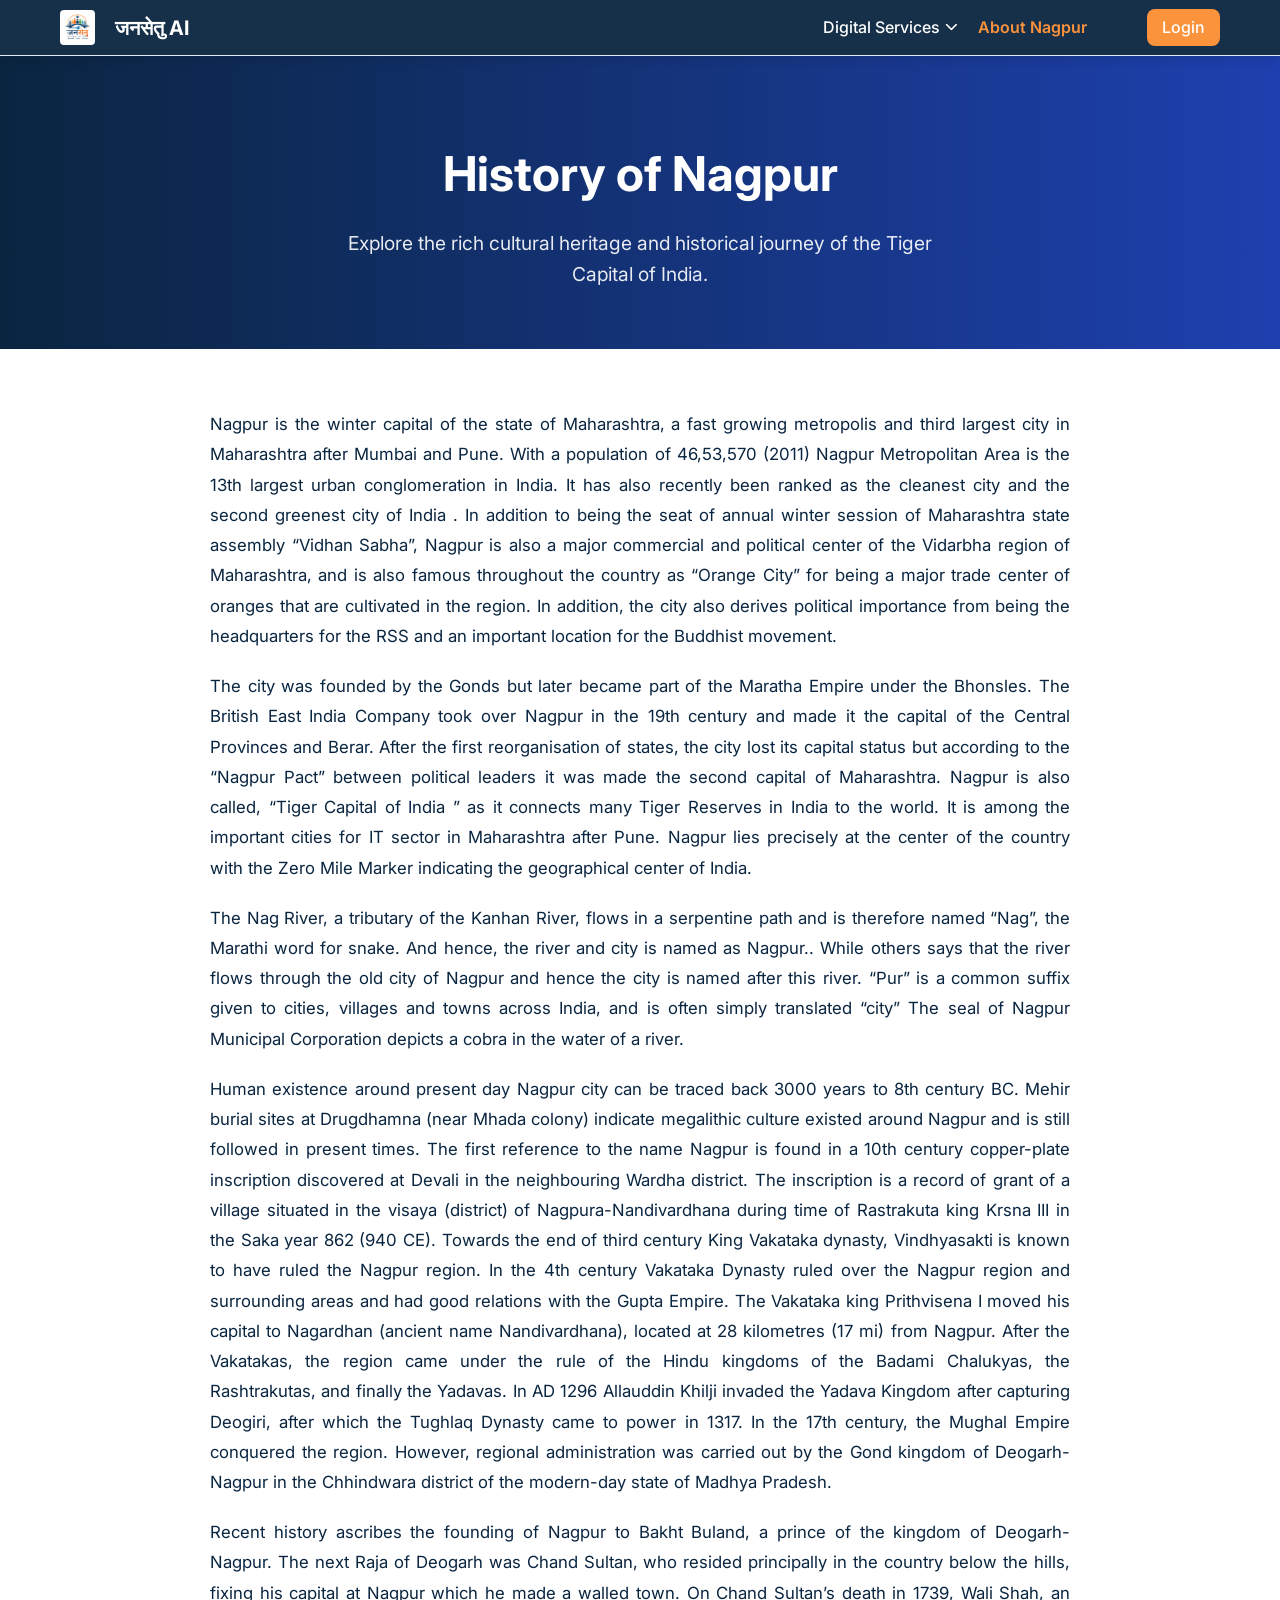
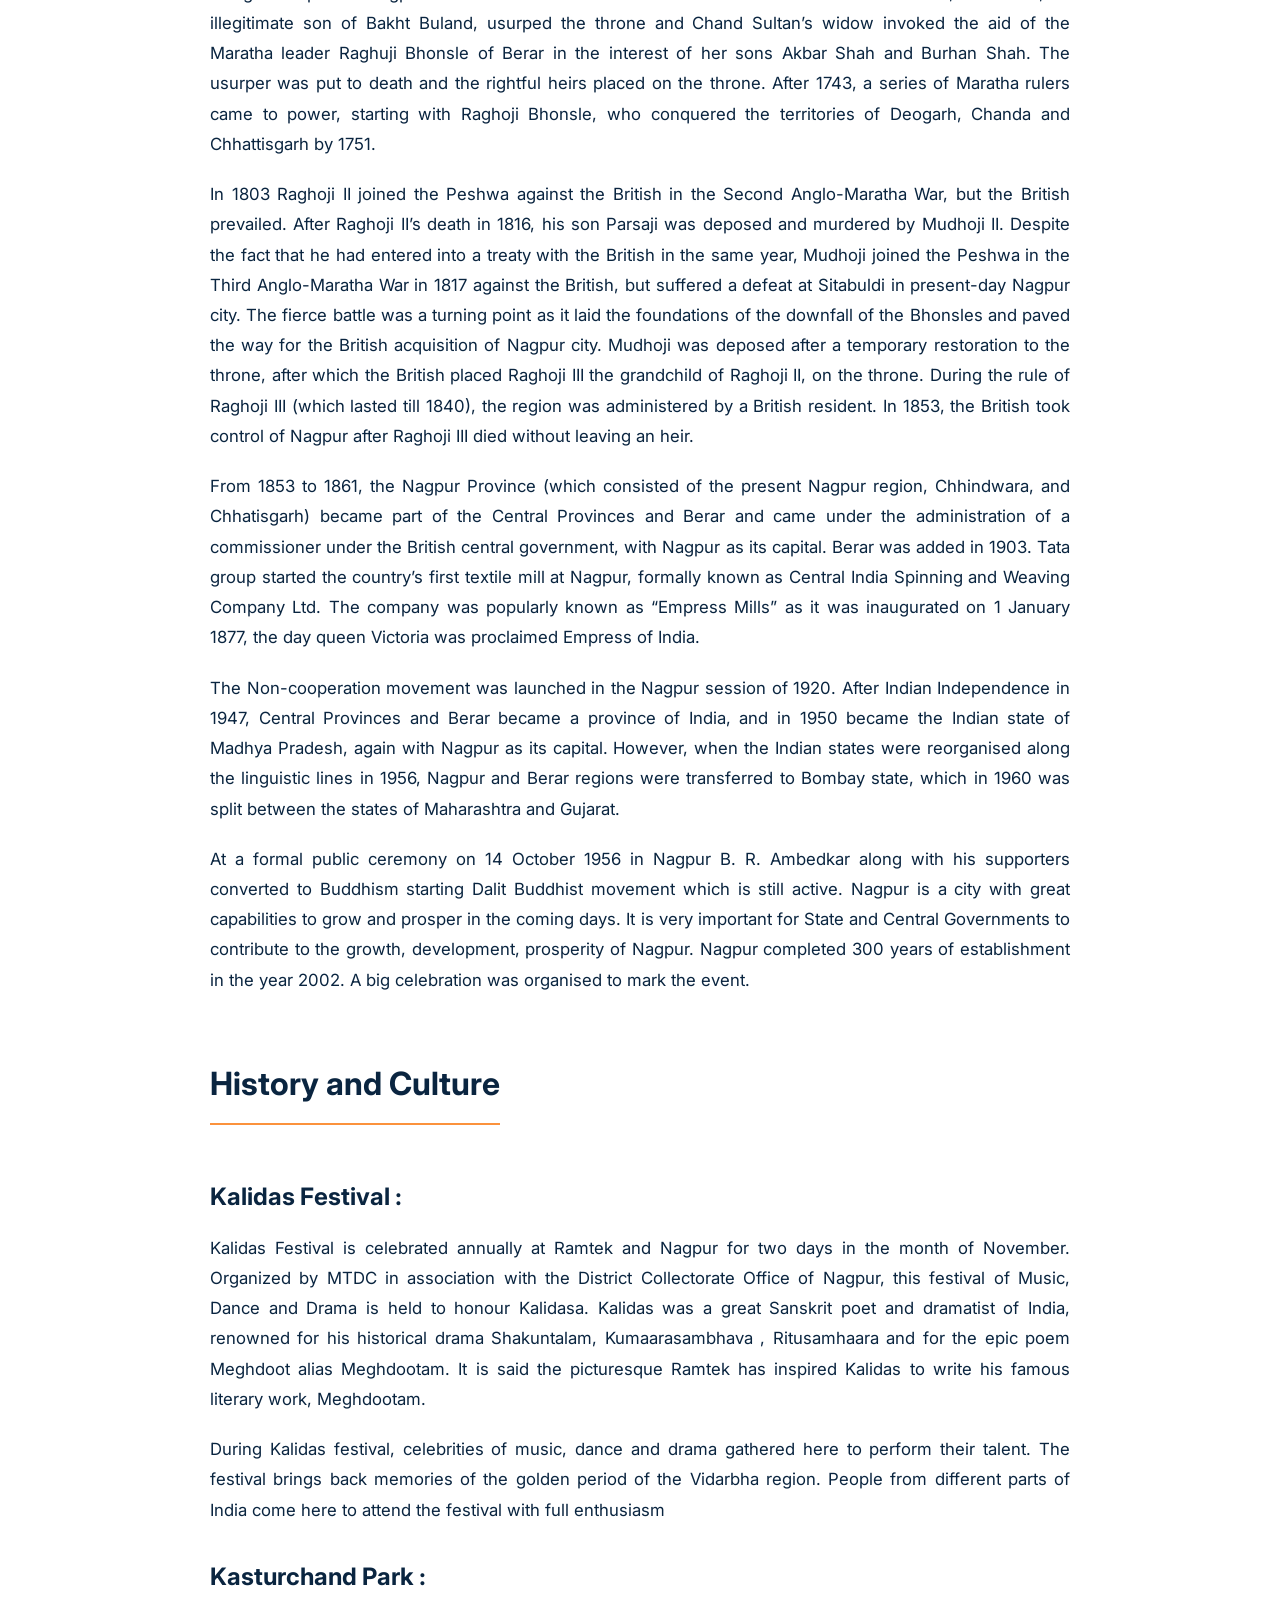
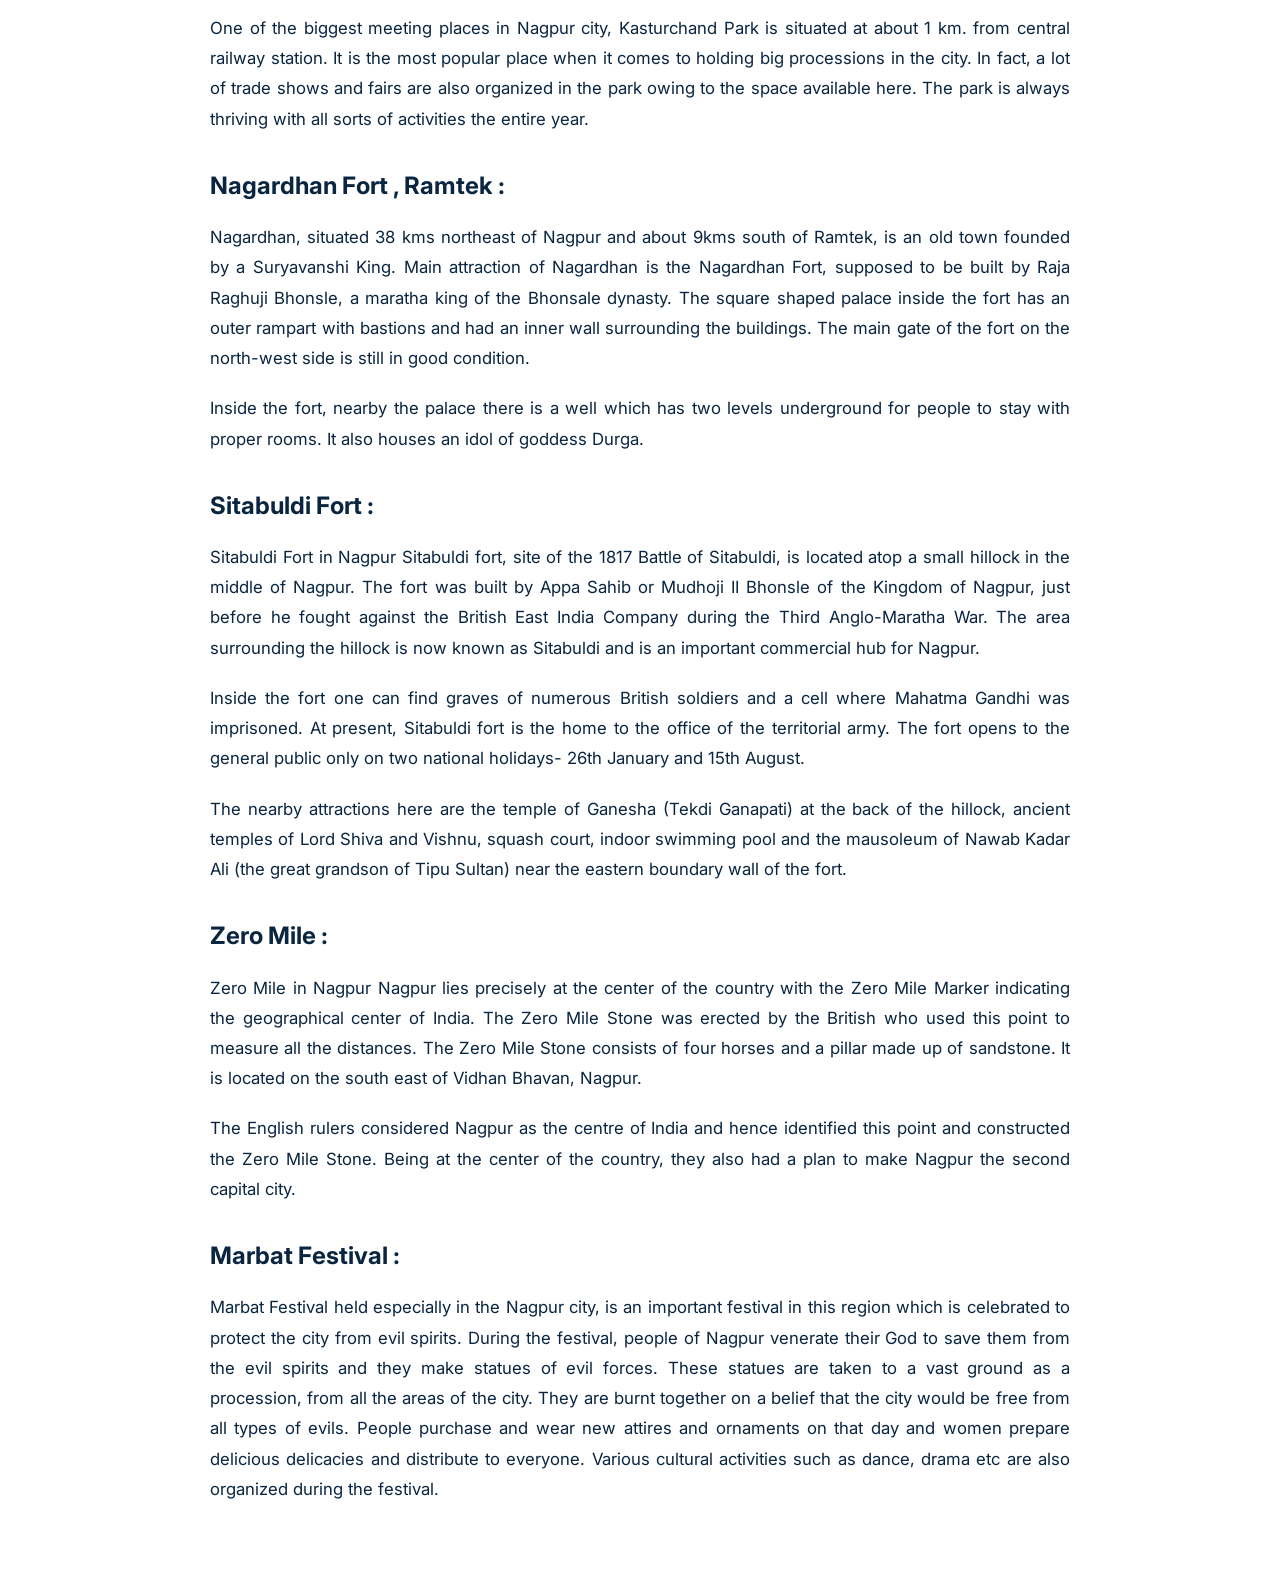
==== about.html @ 622a791f "Add About Nagpur page with official history content" ====
<!DOCTYPE html>
<html lang="en">
<head>
    <meta charset="UTF-8">
    <meta name="viewport" content="width=device-width, initial-scale=1.0">
    <title>About Nagpur - जनसेतु AI</title>
    
    <!-- Modern Fonts -->
    <link rel="preconnect" href="https://fonts.googleapis.com">
    <link rel="preconnect" href="https://fonts.gstatic.com" crossorigin>
    <link href="https://fonts.googleapis.com/css2?family=Inter:wght@300;400;500;600;700;800&display=swap" rel="stylesheet">
    
    <!-- Font Awesome -->
    <link rel="stylesheet" href="https://cdnjs.cloudflare.com/ajax/libs/font-awesome/6.4.0/css/all.min.css">
    
    <!-- Custom CSS -->
    <link rel="stylesheet" href="css/style.css">
    
    <style>
        .about-header {
            background: linear-gradient(to right, var(--navy), #1e40af);
            padding: 80px 0 60px;
            color: white;
            text-align: center;
        }
        
        .about-header h1 {
            font-size: 3rem;
            margin-bottom: 15px;
        }
        
        .about-header p {
            font-size: 1.2rem;
            opacity: 0.9;
            max-width: 600px;
            margin: 0 auto;
        }

        .content-section {
            padding: 60px 0;
            background: white;
        }

        .content-container {
            max-width: 900px;
            margin: 0 auto;
            line-height: 1.8;
            color: var(--text-main);
            font-size: 1.05rem;
        }

        .content-container p {
            margin-bottom: 20px;
            text-align: justify;
        }

        .content-container h2 {
            color: var(--navy);
            font-size: 2rem;
            margin-top: 40px;
            margin-bottom: 20px;
            border-bottom: 2px solid var(--saffron);
            padding-bottom: 10px;
            display: inline-block;
        }
        
        .content-container h3 {
            color: var(--navy);
            font-size: 1.5rem;
            margin-top: 30px;
            margin-bottom: 15px;
        }
    </style>
</head>
<body class="portal-layout">

    <!-- Navbar (Solid Variation) -->
    <nav class="navbar solid-nav" style="background: rgba(10, 37, 64, 0.95); position: sticky; top: 0; z-index: 1000; box-shadow: 0 4px 10px rgba(0,0,0,0.1);">
        <div class="container nav-container" style="height: 55px; display: flex; justify-content: space-between; align-items: center;">
            <a href="index.html" class="logo" style="color: white; text-decoration: none;">
                <img src="assets/logohack.jpeg" alt="JanSetu AI Logo" class="logo-img" style="height: 35px; border-radius: 4px; margin-right: 10px; vertical-align: middle;">
                <span class="logo-text" style="vertical-align: middle;">जनसेतु AI</span>
            </a>
            <div class="nav-links" style="display: flex; gap: 20px; align-items: center;">
                <div class="nav-dropdown">
                    <a href="index.html" class="dropdown-toggle" style="color: white; text-decoration: none;">Digital Services <i class="fas fa-chevron-down" style="font-size: 0.8em; margin-left: 5px;"></i></a>
                    <div class="dropdown-menu">
                        <a href="services.html#infrastructure">Infrastructure & Roads</a>
                        <a href="services.html#sanitation">Sanitation & Waste</a>
                        <a href="services.html#water">Water & Electricity</a>
                        <a href="services.html#environment">Environment & Parks</a>
                    </div>
                </div>
                <a href="about.html" style="color: var(--saffron); text-decoration: none; font-weight: 600;">About Nagpur</a>
                <div id="google_translate_element" style="margin: 0 10px;"></div>
                <a href="login.html" class="btn btn-primary" style="padding: 6px 15px;">Login</a>
            </div>
        </div>
    </nav>

    <!-- Header -->
    <div class="about-header">
        <div class="container">
            <h1>History of Nagpur</h1>
            <p>Explore the rich cultural heritage and historical journey of the Tiger Capital of India.</p>
        </div>
    </div>

    <!-- Main Content -->
    <div class="content-section">
        <div class="container content-container">
            
            <p>Nagpur is the winter capital of the state of Maharashtra, a fast growing metropolis and third largest city in Maharashtra after Mumbai and Pune. With a population of 46,53,570 (2011) Nagpur Metropolitan Area is the 13th largest urban conglomeration in India. It has also recently been ranked as the cleanest city and the second greenest city of India . In addition to being the seat of annual winter session of Maharashtra state assembly “Vidhan Sabha”, Nagpur is also a major commercial and political center of the Vidarbha region of Maharashtra, and is also famous throughout the country as “Orange City” for being a major trade center of oranges that are cultivated in the region. In addition, the city also derives political importance from being the headquarters for the RSS and an important location for the Buddhist movement.</p>

            <p>The city was founded by the Gonds but later became part of the Maratha Empire under the Bhonsles. The British East India Company took over Nagpur in the 19th century and made it the capital of the Central Provinces and Berar. After the first reorganisation of states, the city lost its capital status but according to the “Nagpur Pact” between political leaders it was made the second capital of Maharashtra. Nagpur is also called, “Tiger Capital of India ” as it connects many Tiger Reserves in India to the world. It is among the important cities for IT sector in Maharashtra after Pune. Nagpur lies precisely at the center of the country with the Zero Mile Marker indicating the geographical center of India.</p>

            <p>The Nag River, a tributary of the Kanhan River, flows in a serpentine path and is therefore named “Nag”, the Marathi word for snake. And hence, the river and city is named as Nagpur.. While others says that the river flows through the old city of Nagpur and hence the city is named after this river. “Pur” is a common suffix given to cities, villages and towns across India, and is often simply translated “city” The seal of Nagpur Municipal Corporation depicts a cobra in the water of a river.</p>

            <p>Human existence around present day Nagpur city can be traced back 3000 years to 8th century BC. Mehir burial sites at Drugdhamna (near Mhada colony) indicate megalithic culture existed around Nagpur and is still followed in present times. The first reference to the name Nagpur is found in a 10th century copper-plate inscription discovered at Devali in the neighbouring Wardha district. The inscription is a record of grant of a village situated in the visaya (district) of Nagpura-Nandivardhana during time of Rastrakuta king Krsna III in the Saka year 862 (940 CE). Towards the end of third century King Vakataka dynasty, Vindhyasakti is known to have ruled the Nagpur region. In the 4th century Vakataka Dynasty ruled over the Nagpur region and surrounding areas and had good relations with the Gupta Empire. The Vakataka king Prithvisena I moved his capital to Nagardhan (ancient name Nandivardhana), located at 28 kilometres (17 mi) from Nagpur. After the Vakatakas, the region came under the rule of the Hindu kingdoms of the Badami Chalukyas, the Rashtrakutas, and finally the Yadavas. In AD 1296 Allauddin Khilji invaded the Yadava Kingdom after capturing Deogiri, after which the Tughlaq Dynasty came to power in 1317. In the 17th century, the Mughal Empire conquered the region. However, regional administration was carried out by the Gond kingdom of Deogarh-Nagpur in the Chhindwara district of the modern-day state of Madhya Pradesh.</p>

            <p>Recent history ascribes the founding of Nagpur to Bakht Buland, a prince of the kingdom of Deogarh-Nagpur. The next Raja of Deogarh was Chand Sultan, who resided principally in the country below the hills, fixing his capital at Nagpur which he made a walled town. On Chand Sultan’s death in 1739, Wali Shah, an illegitimate son of Bakht Buland, usurped the throne and Chand Sultan’s widow invoked the aid of the Maratha leader Raghuji Bhonsle of Berar in the interest of her sons Akbar Shah and Burhan Shah. The usurper was put to death and the rightful heirs placed on the throne. After 1743, a series of Maratha rulers came to power, starting with Raghoji Bhonsle, who conquered the territories of Deogarh, Chanda and Chhattisgarh by 1751.</p>

            <p>In 1803 Raghoji II joined the Peshwa against the British in the Second Anglo-Maratha War, but the British prevailed. After Raghoji II’s death in 1816, his son Parsaji was deposed and murdered by Mudhoji II. Despite the fact that he had entered into a treaty with the British in the same year, Mudhoji joined the Peshwa in the Third Anglo-Maratha War in 1817 against the British, but suffered a defeat at Sitabuldi in present-day Nagpur city. The fierce battle was a turning point as it laid the foundations of the downfall of the Bhonsles and paved the way for the British acquisition of Nagpur city. Mudhoji was deposed after a temporary restoration to the throne, after which the British placed Raghoji III the grandchild of Raghoji II, on the throne. During the rule of Raghoji III (which lasted till 1840), the region was administered by a British resident. In 1853, the British took control of Nagpur after Raghoji III died without leaving an heir.</p>

            <p>From 1853 to 1861, the Nagpur Province (which consisted of the present Nagpur region, Chhindwara, and Chhatisgarh) became part of the Central Provinces and Berar and came under the administration of a commissioner under the British central government, with Nagpur as its capital. Berar was added in 1903. Tata group started the country’s first textile mill at Nagpur, formally known as Central India Spinning and Weaving Company Ltd. The company was popularly known as “Empress Mills” as it was inaugurated on 1 January 1877, the day queen Victoria was proclaimed Empress of India.</p>

            <p>The Non-cooperation movement was launched in the Nagpur session of 1920. After Indian Independence in 1947, Central Provinces and Berar became a province of India, and in 1950 became the Indian state of Madhya Pradesh, again with Nagpur as its capital. However, when the Indian states were reorganised along the linguistic lines in 1956, Nagpur and Berar regions were transferred to Bombay state, which in 1960 was split between the states of Maharashtra and Gujarat.</p>

            <p>At a formal public ceremony on 14 October 1956 in Nagpur B. R. Ambedkar along with his supporters converted to Buddhism starting Dalit Buddhist movement which is still active. Nagpur is a city with great capabilities to grow and prosper in the coming days. It is very important for State and Central Governments to contribute to the growth, development, prosperity of Nagpur. Nagpur completed 300 years of establishment in the year 2002. A big celebration was organised to mark the event.</p>

            <h2>History and Culture</h2>

            <h3>Kalidas Festival :</h3>
            <p>Kalidas Festival is celebrated annually at Ramtek and Nagpur for two days in the month of November. Organized by MTDC in association with the District Collectorate Office of Nagpur, this festival of Music, Dance and Drama is held to honour Kalidasa. Kalidas was a great Sanskrit poet and dramatist of India, renowned for his historical drama Shakuntalam, Kumaarasambhava , Ritusamhaara and for the epic poem Meghdoot alias Meghdootam. It is said the picturesque Ramtek has inspired Kalidas to write his famous literary work, Meghdootam.</p>
            <p>During Kalidas festival, celebrities of music, dance and drama gathered here to perform their talent. The festival brings back memories of the golden period of the Vidarbha region. People from different parts of India come here to attend the festival with full enthusiasm</p>

            <h3>Kasturchand Park :</h3>
            <p>One of the biggest meeting places in Nagpur city, Kasturchand Park is situated at about 1 km. from central railway station. It is the most popular place when it comes to holding big processions in the city. In fact, a lot of trade shows and fairs are also organized in the park owing to the space available here. The park is always thriving with all sorts of activities the entire year.</p>

            <h3>Nagardhan Fort , Ramtek :</h3>
            <p>Nagardhan, situated 38 kms northeast of Nagpur and about 9kms south of Ramtek, is an old town founded by a Suryavanshi King. Main attraction of Nagardhan is the Nagardhan Fort, supposed to be built by Raja Raghuji Bhonsle, a maratha king of the Bhonsale dynasty. The square shaped palace inside the fort has an outer rampart with bastions and had an inner wall surrounding the buildings. The main gate of the fort on the north-west side is still in good condition.</p>
            <p>Inside the fort, nearby the palace there is a well which has two levels underground for people to stay with proper rooms. It also houses an idol of goddess Durga.</p>

            <h3>Sitabuldi Fort :</h3>
            <p>Sitabuldi Fort in Nagpur Sitabuldi fort, site of the 1817 Battle of Sitabuldi, is located atop a small hillock in the middle of Nagpur. The fort was built by Appa Sahib or Mudhoji II Bhonsle of the Kingdom of Nagpur, just before he fought against the British East India Company during the Third Anglo-Maratha War. The area surrounding the hillock is now known as Sitabuldi and is an important commercial hub for Nagpur.</p>
            <p>Inside the fort one can find graves of numerous British soldiers and a cell where Mahatma Gandhi was imprisoned. At present, Sitabuldi fort is the home to the office of the territorial army. The fort opens to the general public only on two national holidays- 26th January and 15th August.</p>
            <p>The nearby attractions here are the temple of Ganesha (Tekdi Ganapati) at the back of the hillock, ancient temples of Lord Shiva and Vishnu, squash court, indoor swimming pool and the mausoleum of Nawab Kadar Ali (the great grandson of Tipu Sultan) near the eastern boundary wall of the fort.</p>

            <h3>Zero Mile :</h3>
            <p>Zero Mile in Nagpur Nagpur lies precisely at the center of the country with the Zero Mile Marker indicating the geographical center of India. The Zero Mile Stone was erected by the British who used this point to measure all the distances. The Zero Mile Stone consists of four horses and a pillar made up of sandstone. It is located on the south east of Vidhan Bhavan, Nagpur.</p>
            <p>The English rulers considered Nagpur as the centre of India and hence identified this point and constructed the Zero Mile Stone. Being at the center of the country, they also had a plan to make Nagpur the second capital city.</p>

            <h3>Marbat Festival :</h3>
            <p>Marbat Festival held especially in the Nagpur city, is an important festival in this region which is celebrated to protect the city from evil spirits. During the festival, people of Nagpur venerate their God to save them from the evil spirits and they make statues of evil forces. These statues are taken to a vast ground as a procession, from all the areas of the city. They are burnt together on a belief that the city would be free from all types of evils. People purchase and wear new attires and ornaments on that day and women prepare delicious delicacies and distribute to everyone. Various cultural activities such as dance, drama etc are also organized during the festival.</p>

        </div>
    </div>

    <!-- Google Translate Script -->
    <script type="text/javascript">
        function googleTranslateElementInit() {
            new google.translate.TranslateElement({pageLanguage: 'en', includedLanguages: 'en,hi,mr'}, 'google_translate_element');
        }
    </script>
    <script type="text/javascript" src="https://translate.google.com/translate_a/element.js?cb=googleTranslateElementInit"></script>
</body>
</html>
---- css/style.css ----
:root {
    /* Brand Colors */
    --navy: #0a2540;
    --saffron: #fb923c; /* Mid-range pleasing orange */
    --teal: #0d9488;
    --white: #ffffff;

    /* Functional Mapping */
    --primary: var(--saffron);
    --primary-hover: #f97316;
    --secondary: var(--navy);
    --bg-color: var(--white);
    --card-bg: rgba(255, 255, 255, 0.9);
    --text-main: var(--navy);
    --text-muted: #475569;
    --border-color: #e2e8f0;
    
    --success: var(--teal);
    --warning: var(--saffron);
    --danger: #ef4444;
    --info: #3b82f6;
    
    --font-family: 'Inter', sans-serif;
}

* {
    margin: 0;
    padding: 0;
    box-sizing: border-box;
}

body {
    font-family: var(--font-family);
    background-color: var(--bg-color);
    color: var(--text-main);
    line-height: 1.6;
    overflow-x: hidden;
}

a {
    text-decoration: none;
    color: inherit;
}

.container {
    width: 100%;
    max-width: 1200px;
    margin: 0 auto;
    padding: 0 20px;
}

/* Navbar */
.navbar {
    position: fixed;
    top: 0;
    width: 100%;
    background: rgba(255, 255, 255, 0.85);
    backdrop-filter: blur(10px);
    z-index: 1000;
    border-bottom: 1px solid var(--border-color);
}

.nav-container {
    display: flex;
    justify-content: space-between;
    align-items: center;
    height: 55px;
}

.logo {
    display: flex;
    align-items: center;
    gap: 10px;
    font-weight: 700;
    font-size: 1.25rem;
}

.logo-img {
    height: 40px;
    width: auto;
    object-fit: contain;
    border-radius: 4px;
}

.nav-links {
    display: flex;
    align-items: center;
    gap: 25px;
    font-weight: 500;
}

.nav-links a:not(.btn) {
    color: var(--text-muted);
    transition: color 0.2s;
}

.nav-links a:not(.btn):hover {
    color: var(--primary);
}

/* Nav Dropdown */
.nav-dropdown {
    position: relative;
    display: inline-block;
    padding-bottom: 20px;
    margin-bottom: -20px;
}

.nav-dropdown > a {
    display: flex;
    align-items: center;
}

.dropdown-menu {
    display: none;
    position: absolute;
    background-color: white;
    min-width: 240px;
    box-shadow: 0px 10px 25px rgba(0,0,0,0.15);
    z-index: 101;
    border-radius: 8px;
    top: 100%;
    left: 0;
    overflow: hidden;
    margin-top: 15px;
    padding: 10px 0;
}

.dropdown-menu a {
    color: var(--text-main) !important;
    padding: 12px 20px;
    text-decoration: none;
    display: block;
    text-shadow: none !important;
    transition: background 0.2s, color 0.2s;
    font-size: 0.95rem;
}

.dropdown-menu a:hover {
    background-color: #f8fafc;
    color: var(--primary) !important;
}

.dropdown-menu.show {
    display: block;
}

.mobile-menu-btn {
    display: none;
    background: none;
    border: none;
    font-size: 1.5rem;
    color: var(--text-main);
    cursor: pointer;
}

/* Moto Marquee */
.motto-marquee {
    position: absolute;
    top: 70px; /* Below navbar */
    left: 0;
    width: 100%;
    background-color: var(--primary);
    color: white;
    padding: 8px 0;
    font-weight: 500;
    font-size: 1rem;
    z-index: 999;
    overflow: hidden;
    white-space: nowrap;
}

.marquee-content {
    display: inline-block;
    padding-left: 100%;
    animation: marquee 15s linear infinite;
}

.marquee-content span {
    margin-right: 2rem;
}

@keyframes marquee {
    0% { transform: translate(0, 0); }
    100% { transform: translate(-100%, 0); }
}

/* Buttons */
.btn {
    display: inline-flex;
    align-items: center;
    justify-content: center;
    gap: 8px;
    padding: 10px 20px;
    border-radius: 8px;
    font-weight: 500;
    transition: all 0.2s;
    cursor: pointer;
    border: none;
}

.btn-lg {
    padding: 14px 28px;
    font-size: 1.1rem;
}

.btn-primary {
    background: var(--primary);
    color: white;
}

.btn-primary:hover {
    background: var(--primary-hover);
    transform: translateY(-2px);
}

.btn-secondary {
    background: white;
    color: var(--text-main);
    border: 1px solid var(--border-color);
}

.btn-secondary:hover {
    background: var(--bg-color);
}

.btn-outline {
    background: transparent;
    color: var(--text-main);
    border: 1px solid var(--border-color);
}

/* =========================================
   Dubai Portal UI Styles
   ========================================= */

/* Transparent Navbar */
.portal-nav {
    position: fixed;
    top: 0; /* Flush with top */
    width: 100%;
    z-index: 1000;
    background: transparent;
    border-bottom: 1px solid rgba(255, 255, 255, 0.15);
    transition: background 0.3s, backdrop-filter 0.3s, box-shadow 0.3s;
}

.portal-nav.nav-scrolled {
    background: rgba(10, 37, 64, 0.9);
    backdrop-filter: blur(12px);
    border-bottom: none;
    box-shadow: 0 4px 10px rgba(0,0,0,0.15);
}

.portal-nav .nav-links a:not(.btn) {
    color: white;
    text-shadow: 0 1px 2px rgba(0,0,0,0.5);
}

.portal-nav .logo-text {
    color: white;
    text-shadow: 0 1px 2px rgba(0,0,0,0.5);
}

/* Portal Hero */
.portal-hero {
    position: relative;
    height: 90vh; /* Full screen height */
    min-height: 700px;
    background-image: url('../assets/nagpur.jpeg');
    background-size: cover;
    background-position: center 30%; /* Shift image slightly down */
    display: flex;
    flex-direction: column;
    justify-content: flex-end; /* Push to bottom */
    padding-bottom: 50px;
}

.hero-overlay {
    position: absolute;
    top: 0; left: 0; right: 0; bottom: 0;
    background: linear-gradient(to bottom, rgba(10, 37, 64, 0.6) 0%, rgba(10, 37, 64, 0.2) 50%, rgba(10, 37, 64, 0.8) 100%);
    z-index: 1;
}

.hero-content-wrapper {
    position: relative;
    z-index: 2;
    text-align: center;
}

/* Hero Text */
.portal-hero-text h1 {
    font-size: 4rem;
    font-weight: 800;
    color: white;
    margin-bottom: 15px;
    text-shadow: 0 2px 10px rgba(0,0,0,0.3);
}

.portal-hero-text p {
    font-size: 1.3rem;
    color: rgba(255, 255, 255, 0.9);
    margin-bottom: 40px;
    text-shadow: 0 1px 5px rgba(0,0,0,0.3);
}

/* Search Box (Glassmorphism) */
.portal-search-box {
    background: rgba(255, 255, 255, 0.15);
    backdrop-filter: blur(10px);
    border: 1px solid rgba(255, 255, 255, 0.3);
    border-radius: 50px;
    padding: 10px;
    display: flex;
    align-items: center;
    max-width: 700px;
    margin: 0 auto;
    box-shadow: 0 10px 30px rgba(0,0,0,0.2);
}

.search-icon {
    color: var(--saffron);
    font-size: 1.2rem;
    margin: 0 20px;
}

.portal-search-box input {
    flex: 1;
    background: transparent;
    border: none;
    color: white;
    font-size: 1.1rem;
    font-family: var(--font-family);
    outline: none;
}

.portal-search-box input::placeholder {
    color: rgba(255, 255, 255, 0.8);
}

.mic-btn {
    background: transparent;
    border: none;
    color: white;
    font-size: 1.3rem;
    cursor: pointer;
    margin-right: 15px;
    transition: color 0.2s, transform 0.2s;
    outline: none;
}

.mic-btn:hover {
    color: var(--saffron);
    transform: scale(1.1);
}

.mic-btn.recording {
    color: #ef4444; /* red for recording */
    animation: pulse 1.5s infinite;
}

@keyframes pulse {
    0% { transform: scale(1); }
    50% { transform: scale(1.2); }
    100% { transform: scale(1); }
}

.btn-search {
    background: var(--saffron);
    color: white;
    border: none;
    border-radius: 40px;
    padding: 15px 40px;
    font-size: 1.1rem;
    font-weight: 600;
    cursor: pointer;
    transition: background 0.2s;
}

.btn-search:hover {
    background: #ea580c;
}

/* Quick Services Overlapping Cards */
.quick-services-container {
    position: relative;
    z-index: 10;
    display: grid;
    grid-template-columns: repeat(4, 1fr);
    gap: 20px;
    width: 100%;
    margin: 40px auto;
}

.quick-service-card {
    background: white;
    border-radius: 12px;
    padding: 30px 20px;
    text-align: center;
    box-shadow: 0 10px 25px rgba(0,0,0,0.08);
    transition: transform 0.3s, box-shadow 0.3s;
    text-decoration: none;
    color: var(--text-main);
    display: flex;
    flex-direction: column;
    align-items: center;
    border-bottom: 4px solid transparent;
}

.quick-service-card:hover {
    transform: translateY(-10px);
    box-shadow: 0 15px 35px rgba(0,0,0,0.1);
    border-bottom-color: var(--saffron);
}

.qs-icon {
    font-size: 2.5rem;
    color: #6b7280;
    margin-bottom: 15px;
}

.quick-service-card h3 {
    font-size: 1.2rem;
    margin-bottom: 10px;
    color: var(--navy);
}

.quick-service-card p {
    font-size: 0.9rem;
    color: var(--text-muted);
    margin-bottom: 15px;
    flex: 1;
}

.qs-arrow {
    color: var(--saffron);
    opacity: 0;
    transform: translateX(-10px);
    transition: all 0.3s;
}

.quick-service-card:hover .qs-arrow {
    opacity: 1;
    transform: translateX(0);
}

/* Essential Services */
.portal-services {
    padding: 60px 0 80px; /* Removed extra top padding */
    background: #f8fafc;
}

.services-grid {
    display: grid;
    grid-template-columns: repeat(auto-fit, minmax(250px, 1fr));
    gap: 30px;
}

.service-category {
    background: white;
    padding: 30px;
    border-radius: 12px;
    border: 1px solid var(--border-color);
}

.category-icon {
    font-size: 2rem;
    color: var(--navy);
    margin-bottom: 20px;
}

.service-category h4 {
    font-size: 1.25rem;
    margin-bottom: 15px;
    color: var(--navy);
    border-bottom: 1px solid var(--border-color);
    padding-bottom: 10px;
}

.service-category ul {
    list-style: none;
}

.service-category ul li {
    margin-bottom: 10px;
}

.service-category ul li a {
    color: var(--text-muted);
    text-decoration: none;
    transition: color 0.2s;
    display: flex;
    align-items: center;
}

.service-category ul li a::before {
    content: "›";
    margin-right: 10px;
    color: var(--saffron);
    font-weight: bold;
}

.service-category ul li a:hover {
    color: var(--saffron);
}

/* Adjusted Moto Marquee for Portal */
.motto-marquee-portal {
    background: transparent;
    color: white;
    padding: 10px 0;
    font-weight: 700;
    font-size: 1.25rem;
    overflow: hidden;
    white-space: nowrap;
    max-width: 600px;
    margin: 0 auto 30px;
    text-shadow: 0 2px 4px rgba(0,0,0,0.5);
}

/* Footer */
footer {
    background: var(--secondary);
    color: white;
    padding: 60px 0 20px;
}

.footer-content {
    display: grid;
    grid-template-columns: 2fr 1fr 1fr;
    gap: 40px;
    margin-bottom: 40px;
}

.footer-brand p {
    margin-top: 15px;
    color: #94a3b8;
    max-width: 300px;
}

.footer-links h4 {
    margin-bottom: 20px;
    font-size: 1.1rem;
}

.footer-links a {
    display: block;
    color: #94a3b8;
    margin-bottom: 10px;
    transition: color 0.2s;
}

.footer-links a:hover {
    color: white;
}

.footer-bottom {
    text-align: center;
    padding-top: 20px;
    border-top: 1px solid rgba(255, 255, 255, 0.1);
    color: #94a3b8;
    font-size: 0.9rem;
}

/* Responsive */
@media (max-width: 992px) {
    .hero-content {
        grid-template-columns: 1fr;
        text-align: center;
    }
    
    .hero-text h1 {
        font-size: 2.75rem;
    }
    
    .hero-actions {
        justify-content: center;
    }
    
    .stats {
        justify-content: center;
    }
}

@media (max-width: 768px) {
    .nav-links {
        display: none;
    }
    
    .mobile-menu-btn {
        display: block;
    }
    
    .footer-content {
        grid-template-columns: 1fr;
    }
}

/* =========================================
   Authentication UI (Login/OTP)
   ========================================= */

.auth-page {
    display: flex;
    align-items: center;
    justify-content: center;
    min-height: 100vh;
    padding: 20px;
    background: var(--bg-color);
}

.auth-bg {
    position: fixed;
    top: 0; left: 0; width: 100%; height: 100%;
    background-image: url('../assets/nagpur.jpeg');
    background-size: cover;
    background-position: center;
    filter: brightness(0.4);
    z-index: -1;
}

.auth-container {
    position: relative;
    width: 100%;
    max-width: 450px;
    background: rgba(255, 255, 255, 0.95);
    backdrop-filter: blur(20px);
    border-radius: 20px;
    box-shadow: 0 25px 50px rgba(0,0,0,0.2);
    padding: 40px;
    text-align: center;
}

.auth-close {
    position: absolute;
    top: 20px;
    right: 20px;
    font-size: 1.5rem;
    color: var(--text-muted);
    text-decoration: none;
    transition: color 0.2s;
    line-height: 1;
}

.auth-close:hover {
    color: var(--saffron);
}

.auth-header {
    margin-bottom: 30px;
}

.auth-header .logo {
    justify-content: center;
    font-size: 1.8rem;
    margin-bottom: 10px;
}

.auth-subtitle {
    color: var(--text-muted);
    font-size: 0.95rem;
}

.auth-box {
    animation: fadeIn 0.4s ease-out;
}

.input-group {
    text-align: left;
    margin-bottom: 20px;
}

.input-group label {
    display: block;
    font-size: 0.9rem;
    font-weight: 600;
    color: var(--navy);
    margin-bottom: 8px;
}

.phone-input-wrapper {
    display: flex;
    align-items: center;
    border: 1px solid var(--border-color);
    border-radius: 8px;
    overflow: hidden;
    background: white;
}

.country-code {
    padding: 12px 15px;
    background: #f1f5f9;
    border-right: 1px solid var(--border-color);
    color: var(--text-main);
    font-weight: 600;
}

.phone-input-wrapper input {
    flex: 1;
    padding: 12px 15px;
    border: none;
    font-size: 1rem;
    outline: none;
}

.otp-input {
    width: 100%;
    padding: 12px 15px;
    border: 1px solid var(--border-color);
    border-radius: 8px;
    font-size: 1.2rem;
    text-align: center;
    letter-spacing: 5px;
    font-weight: 600;
    outline: none;
}

.otp-input:focus, .phone-input-wrapper:focus-within {
    border-color: var(--saffron);
    box-shadow: 0 0 0 3px rgba(251, 146, 60, 0.2);
}

.btn-block {
    width: 100%;
    padding: 14px;
    font-size: 1rem;
    border-radius: 8px;
}

.auth-divider {
    display: flex;
    align-items: center;
    text-align: center;
    margin: 25px 0;
    color: var(--text-muted);
    font-size: 0.85rem;
}

.auth-divider::before, .auth-divider::after {
    content: '';
    flex: 1;
    border-bottom: 1px solid var(--border-color);
}

.auth-divider span {
    padding: 0 15px;
}

.guest-btn {
    border: 1px solid var(--border-color);
    color: var(--text-muted);
}

.guest-btn:hover {
    background: #f8fafc;
    color: var(--navy);
}

.otp-instruction {
    font-size: 0.95rem;
    color: var(--text-muted);
    margin-bottom: 25px;
    line-height: 1.5;
}

.resend-wrapper {
    margin-top: 20px;
    font-size: 0.9rem;
    color: var(--text-muted);
}

.link-btn {
    background: none;
    border: none;
    color: var(--saffron);
    font-weight: 600;
    cursor: pointer;
    font-size: 0.9rem;
    padding: 0;
}

.link-btn:hover {
    text-decoration: underline;
}

.mt-3 {
    margin-top: 15px;
    display: inline-block;
}

@keyframes fadeIn {
    from { opacity: 0; transform: translateY(10px); }
    to { opacity: 1; transform: translateY(0); }
}

/* =========================================
   Profile & Tracking Dashboard UI
   ========================================= */

.profile-header-container {
    background: linear-gradient(to right, var(--navy), #1e40af);
    padding: 60px 0 80px;
    color: white;
}

.profile-header {
    display: flex;
    justify-content: space-between;
    align-items: center;
    flex-wrap: wrap;
    gap: 30px;
}

.profile-info {
    display: flex;
    align-items: center;
    gap: 25px;
}

.profile-info .avatar {
    width: 80px;
    height: 80px;
    background: rgba(255, 255, 255, 0.2);
    border-radius: 50%;
    display: flex;
    align-items: center;
    justify-content: center;
    font-size: 2.5rem;
    color: white;
    box-shadow: 0 5px 15px rgba(0,0,0,0.1);
}

.profile-info h2 {
    font-size: 2rem;
    margin-bottom: 5px;
    font-weight: 700;
}

.phone-display {
    color: var(--saffron);
    font-weight: 600;
    font-size: 1.1rem;
    display: flex;
    align-items: center;
    gap: 8px;
}

.profile-stats {
    display: flex;
    gap: 20px;
}

.stat-box {
    background: rgba(255, 255, 255, 0.1);
    backdrop-filter: blur(10px);
    border: 1px solid rgba(255, 255, 255, 0.2);
    padding: 20px 25px;
    border-radius: 12px;
    text-align: center;
    min-width: 120px;
}

.stat-box h3 {
    font-size: 2rem;
    margin-bottom: 5px;
}

.stat-box.active-stat h3 { color: var(--saffron); }
.stat-box.resolved-stat h3 { color: #10b981; }

.stat-box p {
    font-size: 0.85rem;
    text-transform: uppercase;
    letter-spacing: 1px;
    opacity: 0.9;
}

.tracking-toolbar {
    display: flex;
    justify-content: space-between;
    align-items: center;
    margin-bottom: 30px;
    background: white;
    padding: 20px 30px;
    border-radius: 12px;
    box-shadow: 0 10px 25px rgba(0,0,0,0.05);
}

.tracking-toolbar h2 {
    color: var(--navy);
    display: flex;
    align-items: center;
    gap: 10px;
}

.text-primary { color: var(--saffron); }

.complaints-grid {
    display: flex;
    flex-direction: column;
    gap: 25px;
}

.complaint-card {
    background: white;
    border-radius: 12px;
    box-shadow: 0 10px 25px rgba(0,0,0,0.05);
    overflow: hidden;
    border-left: 5px solid var(--border-color);
}

.complaint-card:not(.resolved-card) {
    border-left-color: var(--saffron);
}

.resolved-card {
    border-left-color: #10b981;
}

.card-header {
    background: #f8fafc;
    padding: 15px 25px;
    display: flex;
    justify-content: space-between;
    align-items: center;
    border-bottom: 1px solid var(--border-color);
}

.status-badge {
    padding: 6px 12px;
    border-radius: 50px;
    font-size: 0.85rem;
    font-weight: 600;
    display: flex;
    align-items: center;
    gap: 6px;
}

.status-progress { background: #fff7ed; color: #ea580c; }
.status-resolved { background: #ecfdf5; color: #059669; }

.report-id {
    color: var(--text-muted);
    font-size: 0.9rem;
    font-weight: 600;
}

.card-body {
    padding: 25px;
}

.issue-title {
    color: var(--navy);
    font-size: 1.3rem;
    margin-bottom: 10px;
}

.issue-desc {
    color: var(--text-main);
    margin-bottom: 20px;
    line-height: 1.6;
}

.issue-meta {
    display: flex;
    gap: 20px;
    color: var(--text-muted);
    font-size: 0.9rem;
}

.issue-meta span {
    display: flex;
    align-items: center;
    gap: 8px;
}

.tracking-timeline {
    display: flex;
    justify-content: space-between;
    padding: 25px;
    background: #f8fafc;
    border-top: 1px solid var(--border-color);
}

.timeline-step {
    text-align: center;
    position: relative;
    flex: 1;
}

.timeline-step::after {
    content: '';
    position: absolute;
    top: 20px;
    right: -50%;
    width: 100%;
    height: 3px;
    background: var(--border-color);
    z-index: 1;
}

.timeline-step:last-child::after {
    display: none;
}

.step-icon {
    width: 40px;
    height: 40px;
    background: white;
    border: 2px solid var(--border-color);
    border-radius: 50%;
    display: flex;
    align-items: center;
    justify-content: center;
    margin: 0 auto 10px;
    color: var(--text-muted);
    position: relative;
    z-index: 2;
    transition: all 0.3s;
}

.timeline-step.completed .step-icon {
    background: #10b981;
    border-color: #10b981;
    color: white;
}

.timeline-step.completed::after {
    background: #10b981;
}

.timeline-step.active .step-icon {
    background: var(--saffron);
    border-color: var(--saffron);
    color: white;
    box-shadow: 0 0 0 5px rgba(251, 146, 60, 0.2);
}

.timeline-step p {
    font-size: 0.85rem;
    font-weight: 600;
    color: var(--text-muted);
}

.timeline-step.completed p, .timeline-step.active p {
    color: var(--navy);
}

.resolution-note {
    background: #ecfdf5;
    padding: 15px 25px;
    border-top: 1px solid #d1fae5;
    color: #065f46;
    font-size: 0.95rem;
}

@media (max-width: 768px) {
    .profile-info {
        flex-direction: column;
        text-align: center;
    }
    .profile-stats {
        flex-direction: column;
        width: 100%;
    }
    .issue-meta {
        flex-direction: column;
        gap: 10px;
    }
    .tracking-toolbar {
        flex-direction: column;
        gap: 15px;
    }
    .tracking-timeline {
        flex-direction: column;
        gap: 30px;
    }
    .timeline-step::after {
        display: none;
    }
}
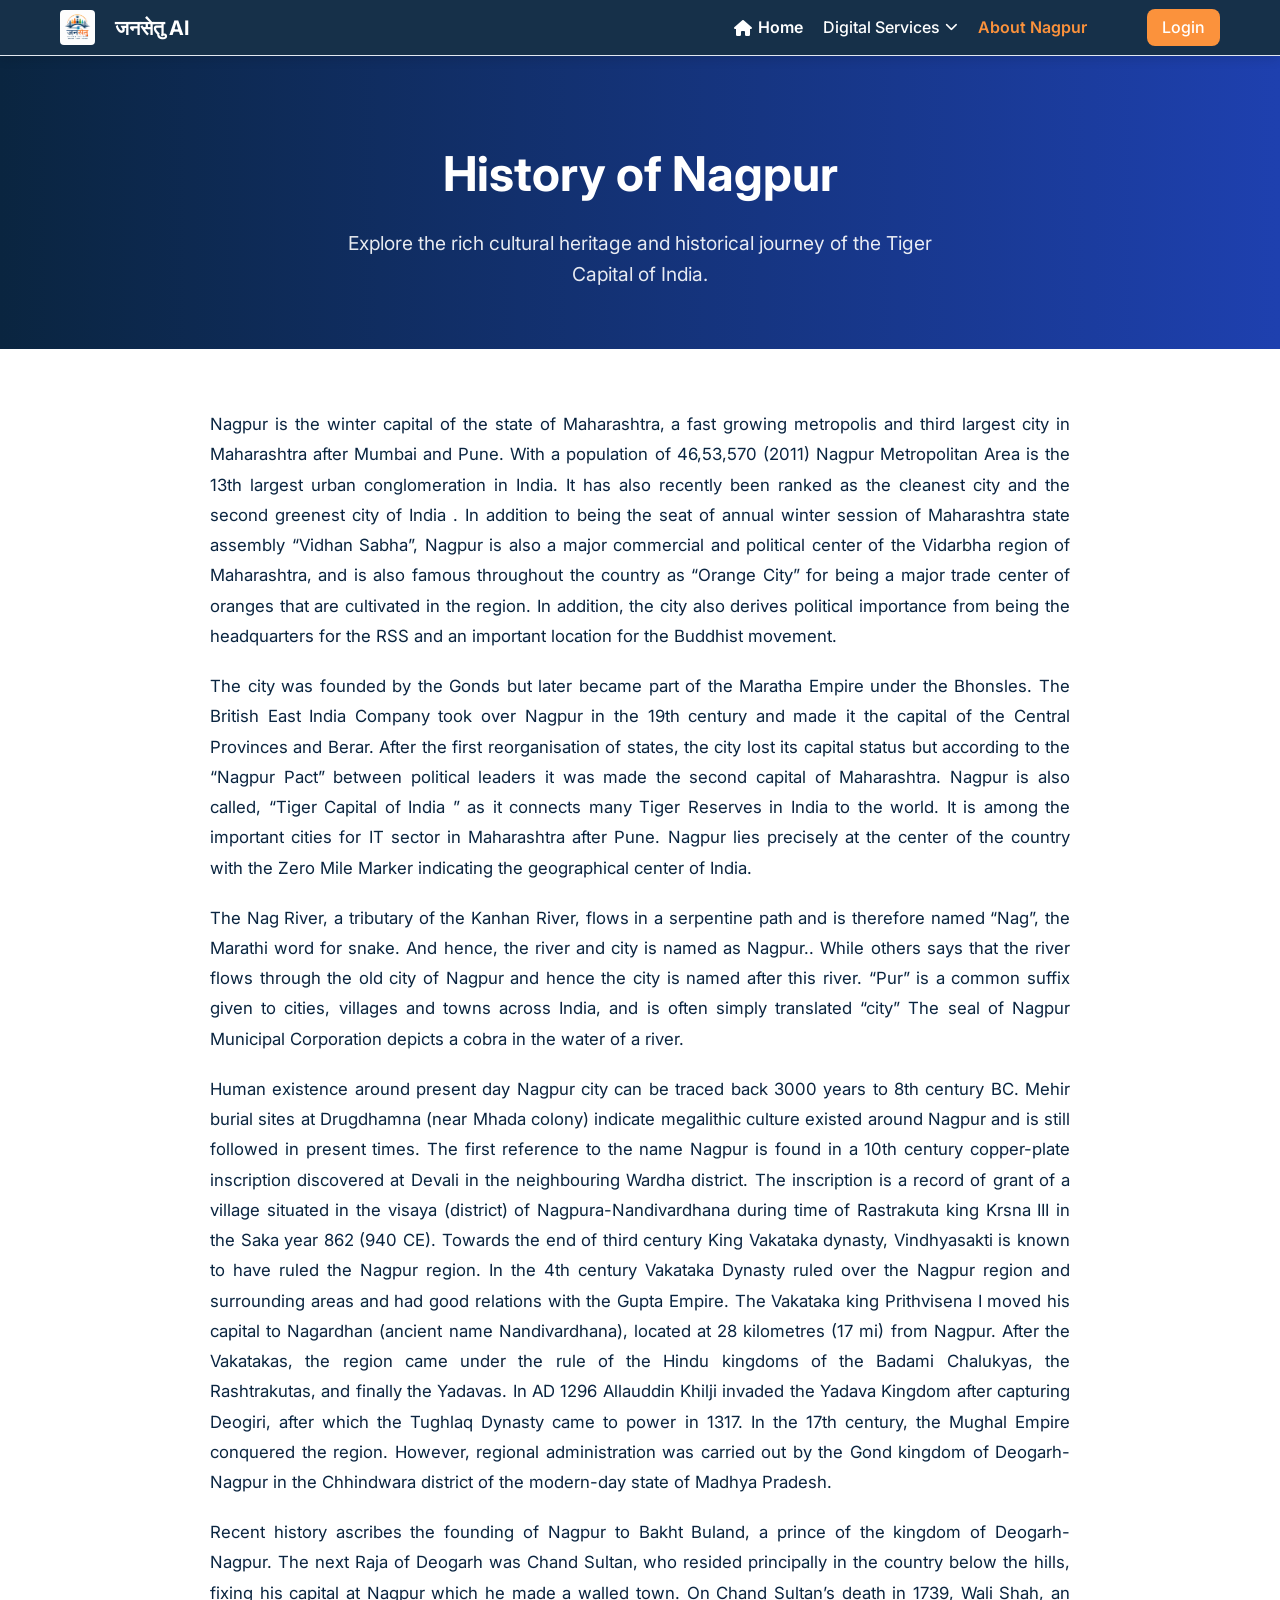
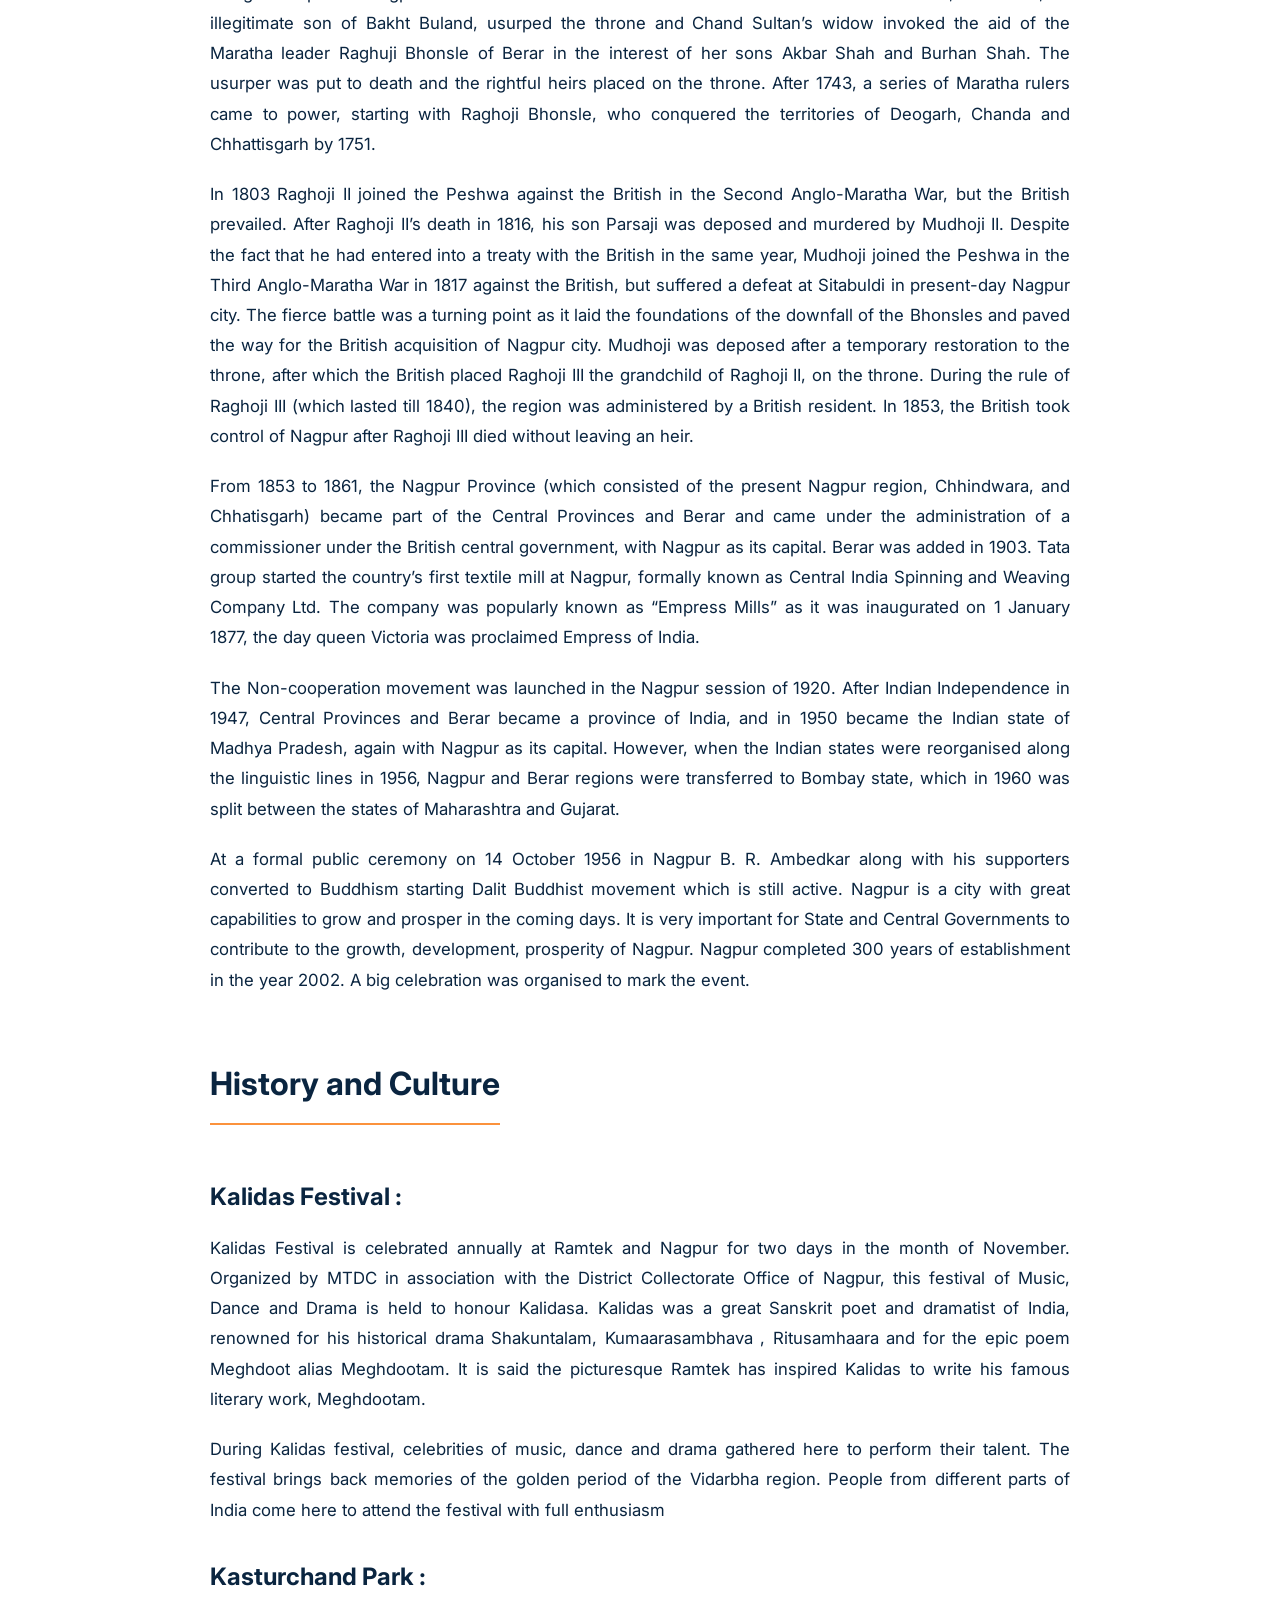
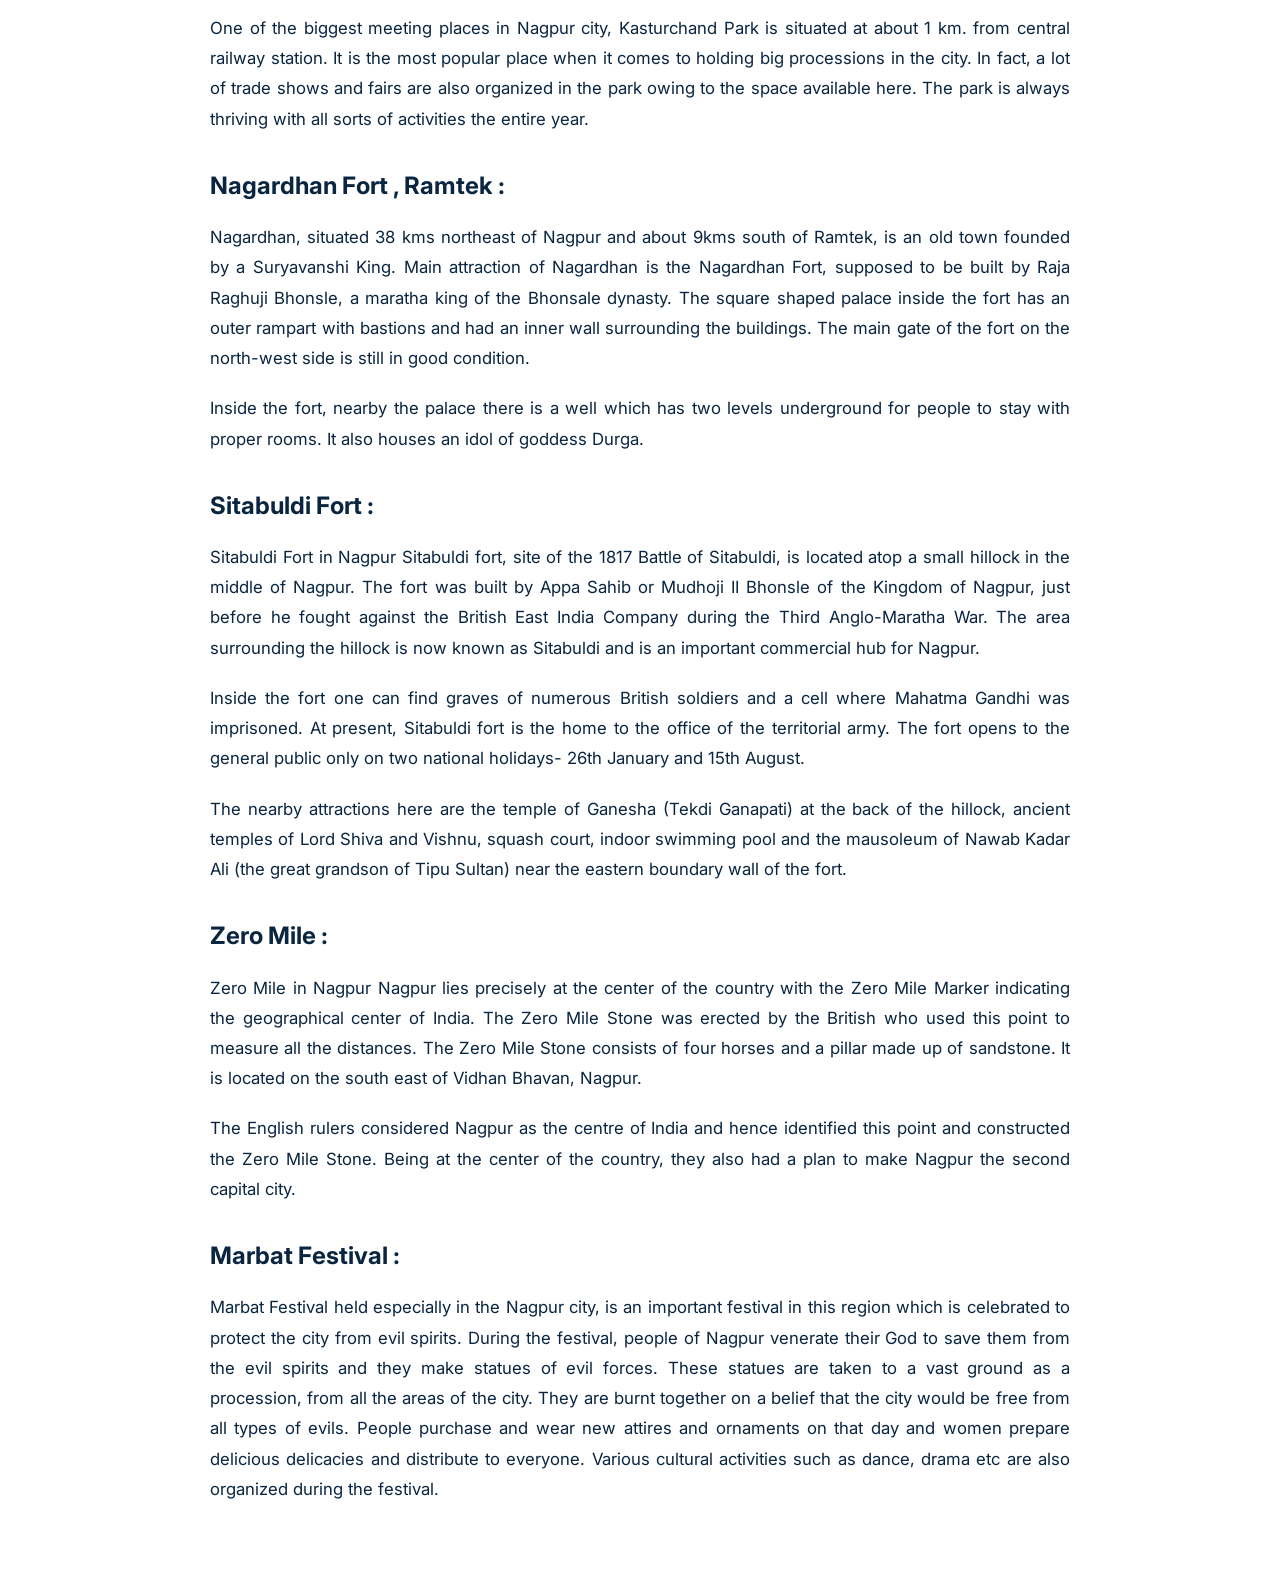
==== commit 070dee5a: "feat: restore portal CSS, add digital services catalog, admin auth, and responsive photo upload" ====
--- a/about.html
+++ b/about.html
@@ -82,6 +82,7 @@
                 <span class="logo-text" style="vertical-align: middle;">जनसेतु AI</span>
             </a>
             <div class="nav-links" style="display: flex; gap: 20px; align-items: center;">
+                <a href="index.html" style="color: white; text-decoration: none; font-weight: 600; display: inline-flex; align-items: center; gap: 6px;"><i class="fas fa-home"></i> Home</a>
                 <div class="nav-dropdown">
                     <a href="index.html" class="dropdown-toggle" style="color: white; text-decoration: none;">Digital Services <i class="fas fa-chevron-down" style="font-size: 0.8em; margin-left: 5px;"></i></a>
                     <div class="dropdown-menu">
--- a/css/style.css
+++ b/css/style.css
@@ -267,9 +267,9 @@
     position: relative;
     height: 90vh; /* Full screen height */
     min-height: 700px;
-    background-image: url('../assets/nagpur.jpeg');
+    background-image: url('../assets/nag2.jpeg');
     background-size: cover;
-    background-position: center 30%; /* Shift image slightly down */
+    background-position: center 30%; /* Normal position */
     display: flex;
     flex-direction: column;
     justify-content: flex-end; /* Push to bottom */
@@ -279,7 +279,7 @@
 .hero-overlay {
     position: absolute;
     top: 0; left: 0; right: 0; bottom: 0;
-    background: linear-gradient(to bottom, rgba(10, 37, 64, 0.6) 0%, rgba(10, 37, 64, 0.2) 50%, rgba(10, 37, 64, 0.8) 100%);
+    background: linear-gradient(to bottom, rgba(10, 37, 64, 0.4) 0%, rgba(10, 37, 64, 0.2) 50%, rgba(10, 37, 64, 0.8) 100%);
     z-index: 1;
 }
 
@@ -1080,3 +1080,101 @@
         display: none;
     }
 }
+
+/* ==========================================
+   Responsive Photo Upload Component
+   Mobile: Camera & Gallery buttons
+   Desktop/Laptop: File Dropzone / Computer Upload
+   ========================================== */
+
+.photo-upload-wrapper {
+    margin-top: 8px;
+}
+
+.upload-mobile-group {
+    display: none;
+    gap: 12px;
+}
+
+.upload-desktop-group {
+    display: block;
+}
+
+/* Mobile & Touch Device Detection */
+@media (max-width: 768px), (pointer: coarse) {
+    .upload-mobile-group {
+        display: flex !important;
+        flex-direction: column;
+    }
+    .upload-desktop-group {
+        display: none !important;
+    }
+}
+
+.btn-upload-choice {
+    display: flex;
+    align-items: center;
+    justify-content: center;
+    gap: 10px;
+    padding: 14px 20px;
+    border-radius: 12px;
+    font-weight: 600;
+    font-size: 0.95rem;
+    cursor: pointer;
+    transition: all 0.2s ease;
+    border: none;
+    width: 100%;
+}
+
+.btn-upload-camera {
+    background: linear-gradient(135deg, var(--saffron), #ea580c);
+    color: white;
+    box-shadow: 0 4px 12px rgba(251, 146, 60, 0.3);
+}
+.btn-upload-camera:hover {
+    background: #ea580c;
+}
+
+.btn-upload-gallery {
+    background: #f1f5f9;
+    color: var(--navy);
+    border: 1.5px solid #cbd5e1;
+}
+.btn-upload-gallery:hover {
+    background: #e2e8f0;
+}
+
+.desktop-upload-dropzone {
+    border: 2px dashed #cbd5e1;
+    background: #f8fafc;
+    padding: 26px 20px;
+    border-radius: 14px;
+    text-align: center;
+    cursor: pointer;
+    transition: all 0.2s ease;
+    display: block;
+}
+
+.desktop-upload-dropzone:hover {
+    border-color: var(--teal);
+    background: #f0fdfa;
+}
+
+.desktop-upload-dropzone i {
+    font-size: 2.2rem;
+    color: var(--teal);
+    margin-bottom: 8px;
+}
+
+.desktop-upload-dropzone p {
+    margin: 0;
+    font-weight: 600;
+    color: var(--navy);
+    font-size: 0.95rem;
+}
+
+.desktop-upload-dropzone span {
+    font-size: 0.8rem;
+    color: var(--text-muted);
+}
+
